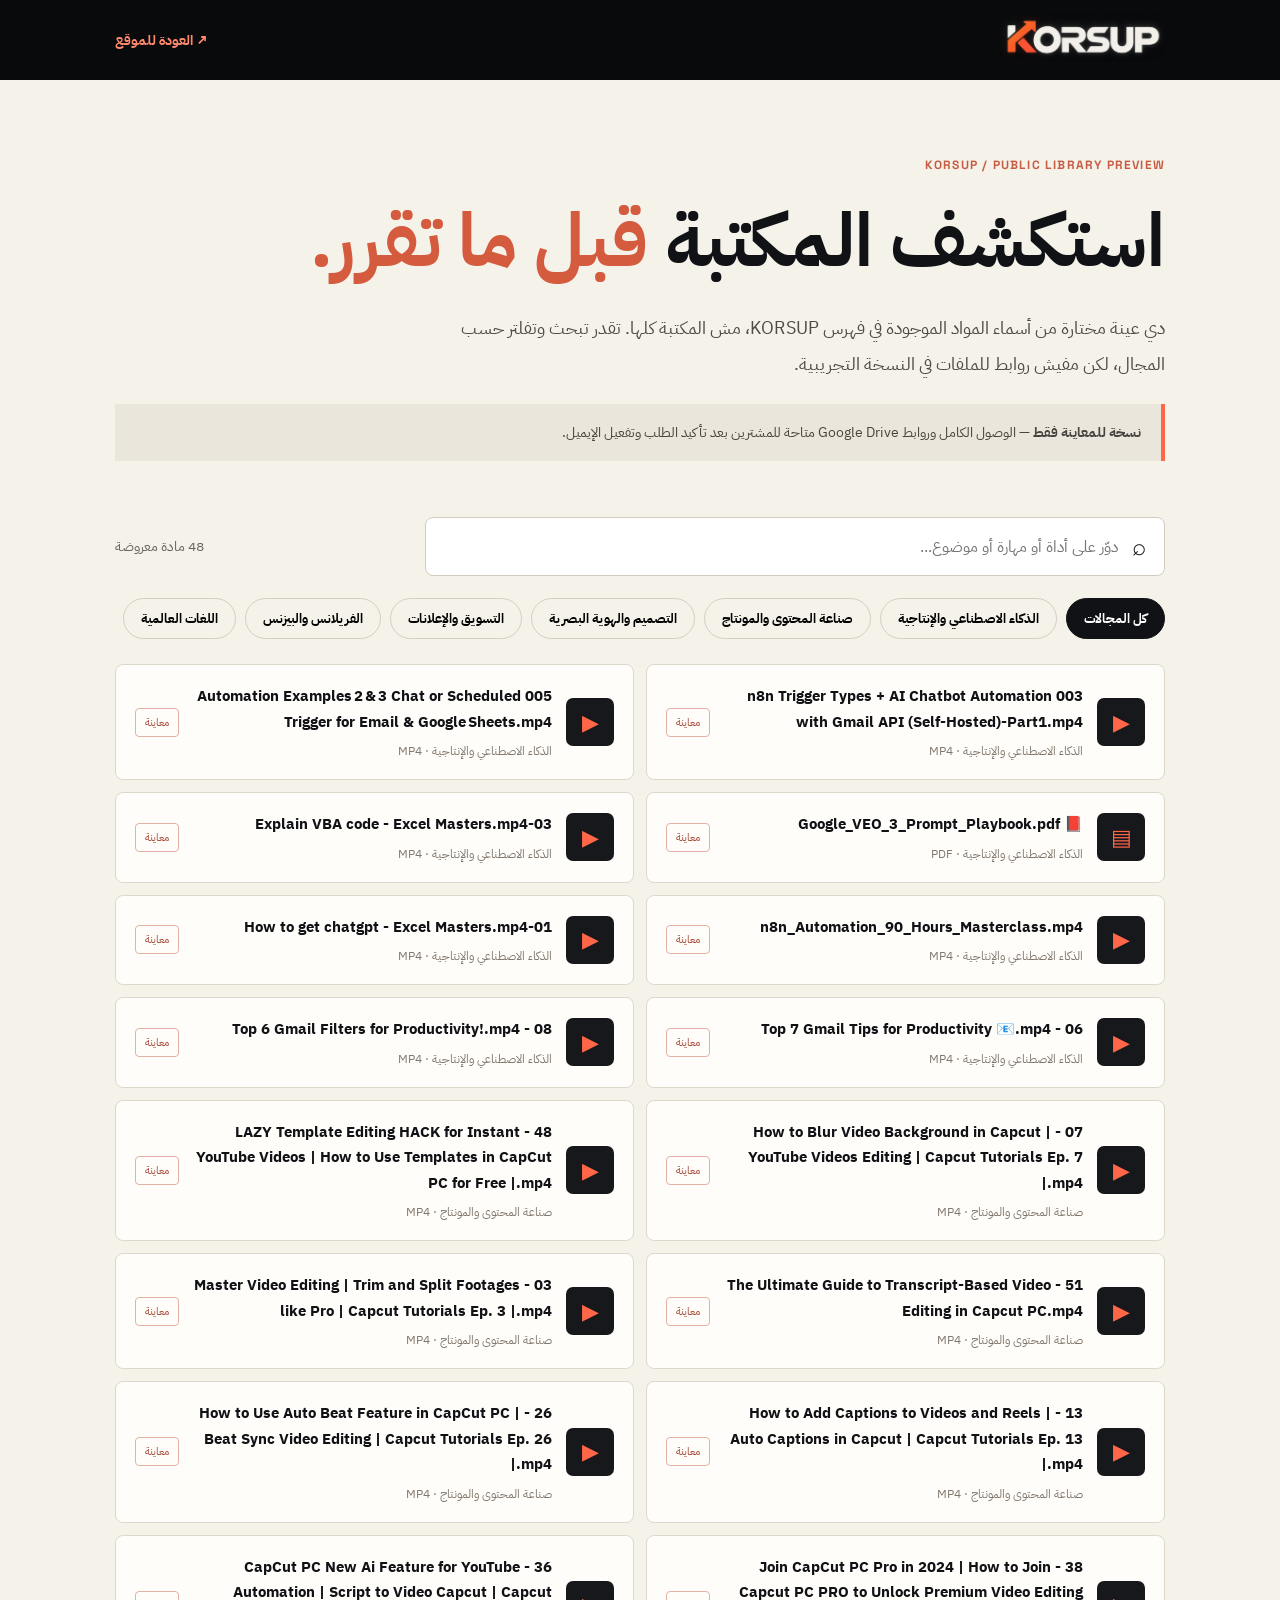
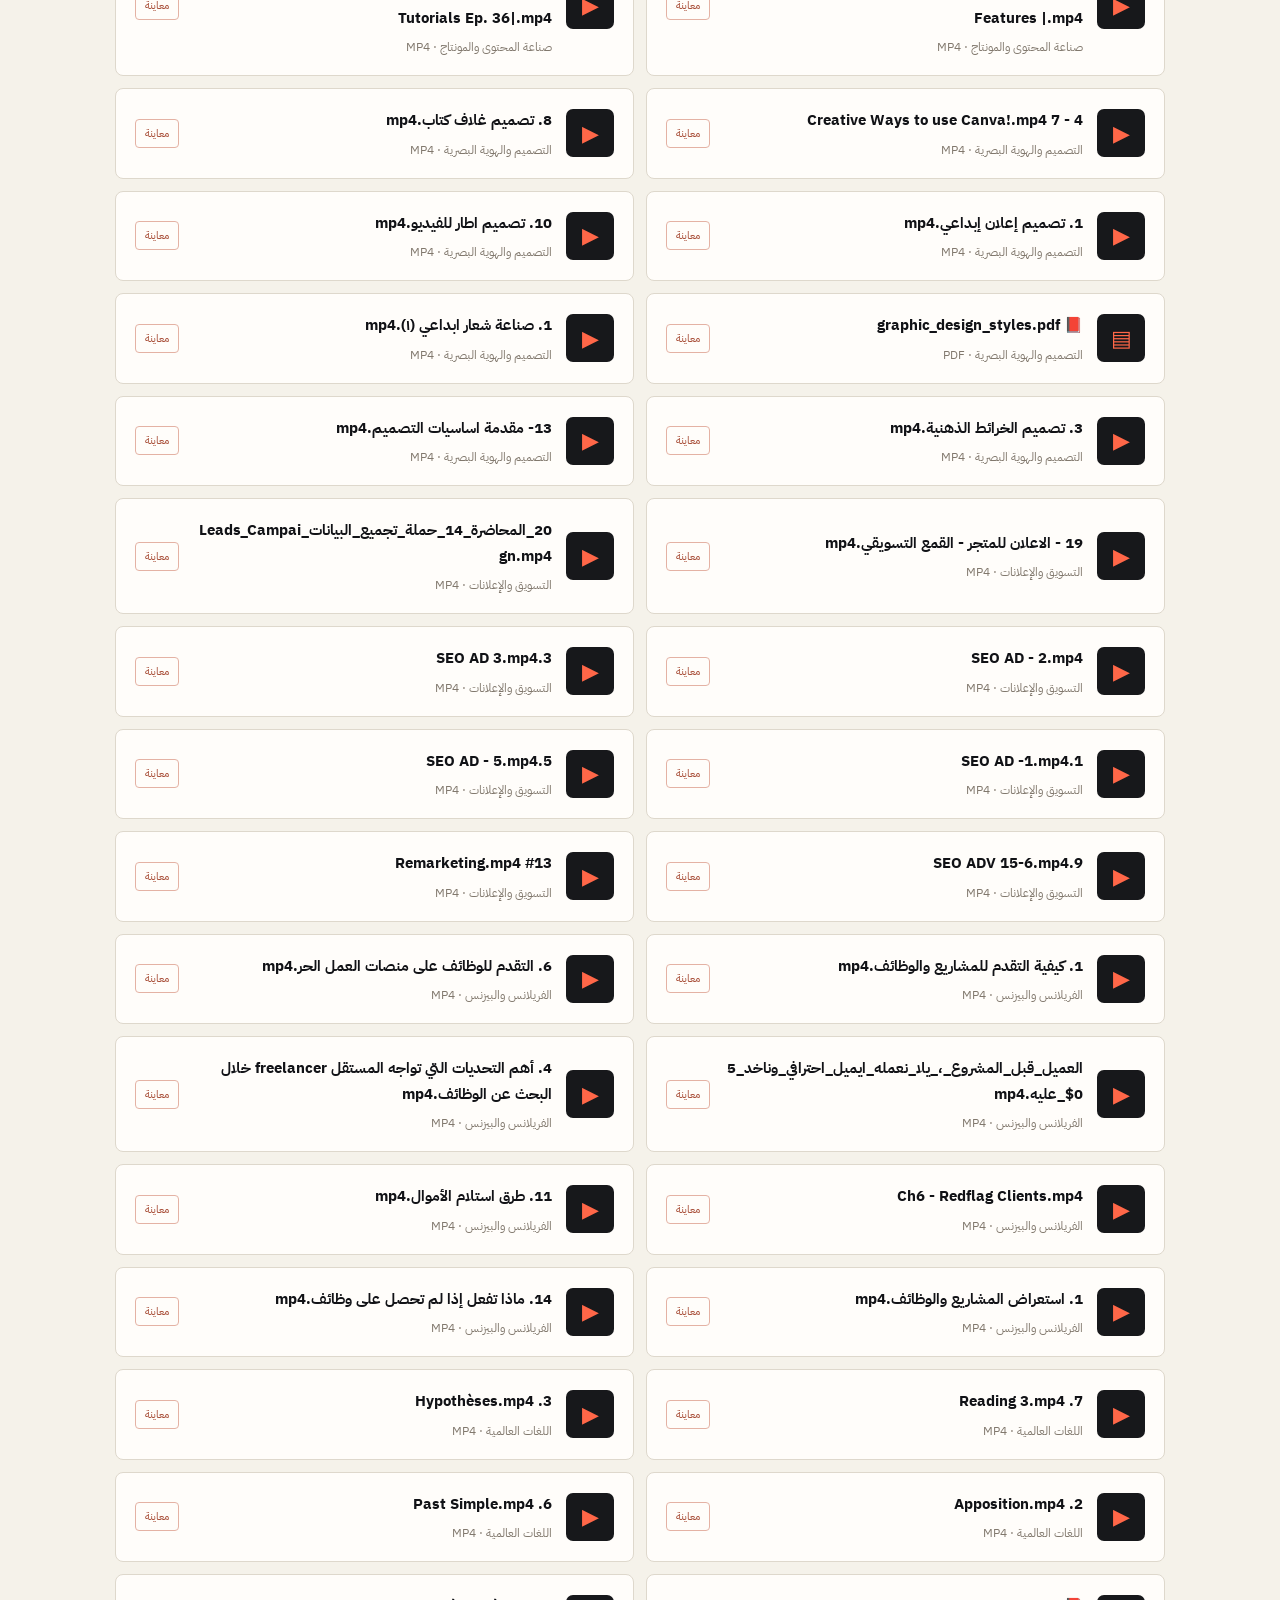
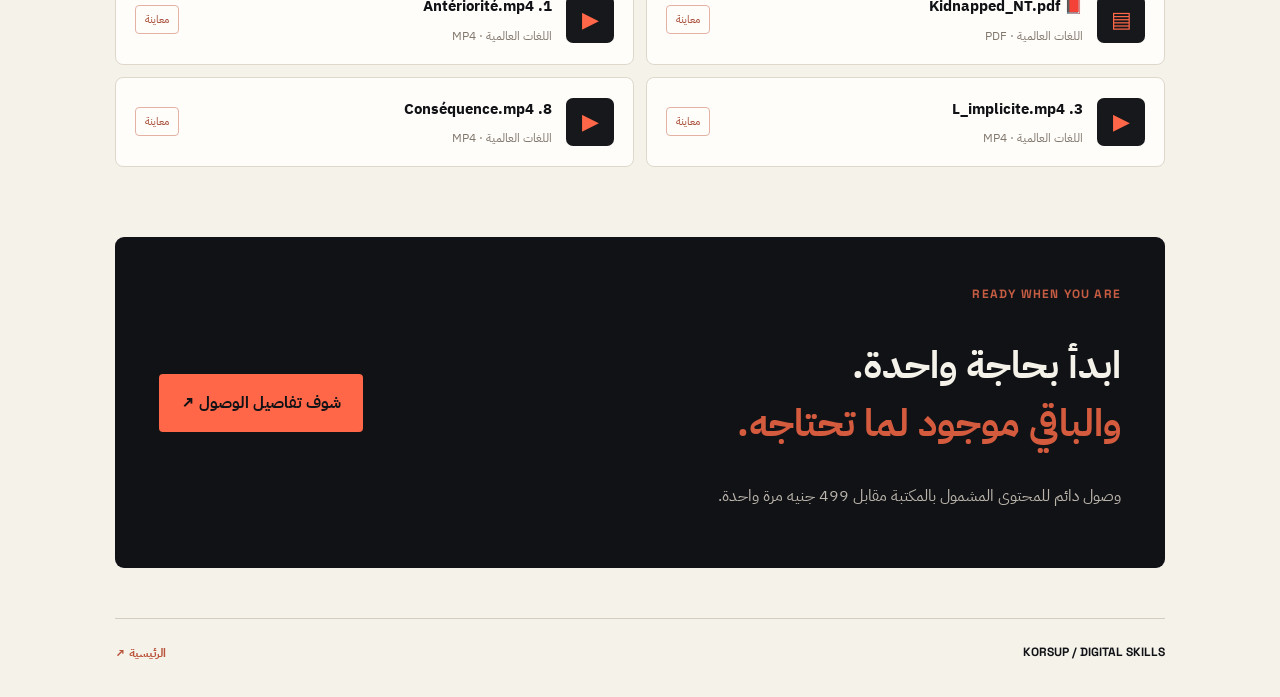
==== catalog/index.html @ d923c4ca "Add files via upload" ====
<!doctype html><html lang="ar" dir="rtl"><head><meta charset="utf-8"><meta name="viewport" content="width=device-width, initial-scale=1"><meta name="theme-color" content="#111216"><meta name="description" content="فهرس تجريبي من مواد مكتبة KORSUP، بدون روابط تنزيل."><title>فهرس تجريبي | KORSUP</title><link rel="icon" href="../assets/favicon.svg"><link rel="preconnect" href="https://fonts.googleapis.com"><link rel="preconnect" href="https://fonts.gstatic.com" crossorigin><link href="https://fonts.googleapis.com/css2?family=IBM+Plex+Sans+Arabic:wght@400;500;600;700&family=Space+Grotesk:wght@400;500;600;700&display=swap" rel="stylesheet"><link rel="stylesheet" href="catalog.css"></head><body><header class="head"><div class="wrap nav"><a href="../" aria-label="الصفحة الرئيسية"><img class="logo" src="../assets/korsup-logo-transparent.png" alt="KORSUP"></a><a class="nav-return" href="../">↗ العودة للموقع</a></div></header><main class="wrap"><div class="intro"><span class="label">KORSUP / PUBLIC LIBRARY PREVIEW</span><h1>استكشف المكتبة <em>قبل ما تقرر.</em></h1><p>دي عينة مختارة من أسماء المواد الموجودة في فهرس KORSUP، مش المكتبة كلها. تقدر تبحث وتفلتر حسب المجال، لكن مفيش روابط للملفات في النسخة التجريبية.</p><div class="notice"><b>نسخة للمعاينة فقط</b> — الوصول الكامل وروابط Google Drive متاحة للمشترين بعد تأكيد الطلب وتفعيل الإيميل.</div></div><div class="tools"><label for="search">⌕ <input type="search" id="search" placeholder="دوّر على أداة أو مهارة أو موضوع..." autocomplete="off"></label><span id="count" aria-live="polite"></span></div><div id="filters" class="filters" aria-label="تصفية المجالات"></div><div id="results" class="results"></div><div id="empty" class="empty" hidden>مفيش نتيجة. جرّب كلمة تانية أو اختار كل المجالات.</div><section class="end"><div><span class="label">READY WHEN YOU ARE</span><h2>ابدأ بحاجة واحدة.<br><em>والباقي موجود لما تحتاجه.</em></h2><p>وصول دائم للمحتوى المشمول بالمكتبة مقابل 499 جنيه مرة واحدة.</p></div><a class="cta" href="../#access">شوف تفاصيل الوصول ↗</a></section></main><footer class="wrap footer">KORSUP / DIGITAL SKILLS <a href="../">الرئيسية ↗</a></footer><script src="catalog.js" defer></script></body></html>
---- catalog/catalog.css ----
*{box-sizing:border-box}html{scroll-behavior:smooth}body{margin:0;background:#f5f2ea;color:#111216;font:16px 'IBM Plex Sans Arabic',Tahoma,Arial,sans-serif}a{text-decoration:none;color:inherit}button,input{font:inherit}.wrap{width:min(1050px,calc(100% - 42px));margin:auto}.head{background:#090a0c}.nav{min-height:80px;display:flex;align-items:center;justify-content:space-between;gap:16px}.logo{width:165px;height:62px;object-fit:contain}.nav-return{color:#ff886d;font-size:14px;font-weight:700}.intro{padding:72px 0 36px}.label{font:700 12px 'Space Grotesk',Arial,sans-serif;color:#c65d43;letter-spacing:.1em}.intro h1{font-size:clamp(39px,6vw,74px);line-height:1.35;margin:16px 0}.intro h1 em,.end h2 em{font-style:normal;color:#d55b3e}.intro>p{font-size:18px;line-height:2;max-width:750px;color:#4d4b47}.notice{border-right:4px solid #ff6748;padding:16px 20px;background:#ebe6dc;color:#48443f;font-size:14px;line-height:1.8;margin-top:22px}.tools{display:flex;align-items:center;justify-content:space-between;gap:16px;margin:20px 0}.tools label{display:flex;align-items:center;gap:12px;background:#fff;border:1px solid #d2ccc0;padding:0 18px;flex:1;border-radius:8px;max-width:740px;font-size:24px}.tools input{min-height:57px;border:0;outline:0;width:100%;background:transparent;font-size:16px;direction:rtl}.tools span{color:#69635e;font-size:14px;white-space:nowrap}.filters{display:flex;gap:9px;flex-wrap:wrap;margin:22px 0 25px}.filters button{border:1px solid #d4cec3;background:transparent;border-radius:40px;padding:10px 17px;cursor:pointer;font-size:13px;font-weight:700}.filters button.active,.filters button:hover{background:#111216;color:#fff;border-color:#111216}.results{display:grid;grid-template-columns:repeat(2,minmax(0,1fr));gap:12px}.item{background:#fffdfa;border:1px solid #ded8cc;border-radius:8px;padding:19px;display:flex;align-items:center;gap:14px;min-width:0}.item-icon{width:48px;height:48px;display:grid;place-items:center;background:#17181b;color:#ff6748;border-radius:7px;font-size:22px;flex:0 0 auto}.item-body{flex:1;min-width:0}.item h2{font-size:15px;line-height:1.7;overflow-wrap:anywhere;margin:0 0 7px}.item p{font-size:12px;color:#81786d;margin:0}.preview-tag{font-size:11px;color:#a84e38;border:1px solid #e4b2a4;padding:5px 9px;border-radius:4px;white-space:nowrap}.empty{padding:40px;text-align:center}.end{display:flex;justify-content:space-between;align-items:center;gap:25px;margin:70px 0 50px;padding:44px;background:#111216;color:#f5f2ea;border-radius:9px}.end h2{font-size:clamp(27px,3vw,42px);line-height:1.5}.end p{color:#bbb5ac}.cta{display:inline-flex;background:#ff6748;color:#111216;padding:17px 22px;font-weight:700;white-space:nowrap;border-radius:4px}.footer{border-top:1px solid #d4cdc0;padding:25px 0 35px;display:flex;justify-content:space-between;font:700 12px 'Space Grotesk',Arial,sans-serif}.footer a{font-family:'IBM Plex Sans Arabic',sans-serif;color:#b9543b}@media(max-width:760px){.results{grid-template-columns:1fr}.end{display:block;padding:30px}.end .cta{margin-top:15px}.intro{padding-top:47px}.tools{flex-direction:column;align-items:stretch}.tools span{align-self:flex-start}.item{padding:13px}.item h2{font-size:14px}.item-icon{width:41px;height:41px}.preview-tag{font-size:10px}}@media(max-width:410px){.wrap{width:calc(100% - 28px)}.nav{min-height:68px}.logo{width:130px}.item{gap:8px}.item-icon{width:35px;height:35px}.preview-tag{padding:4px 5px}}
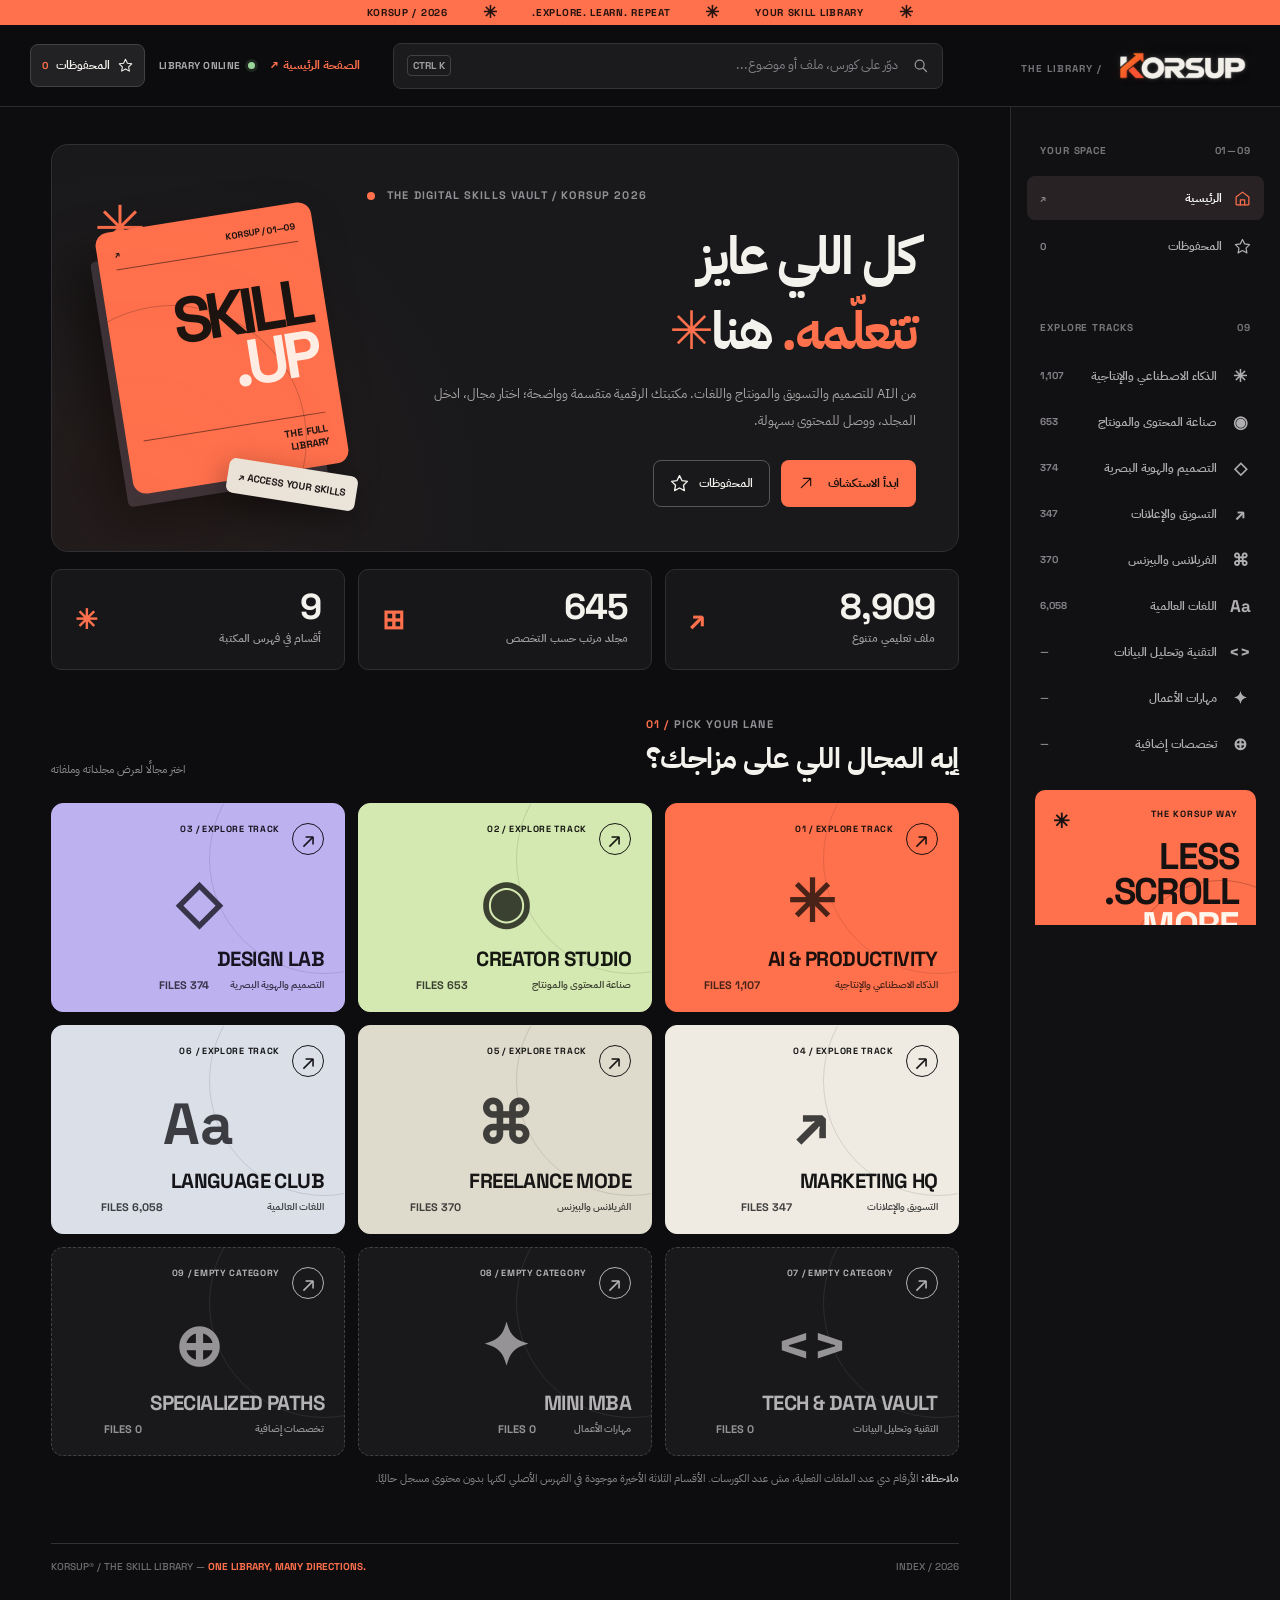
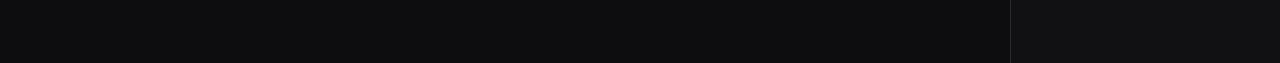
==== commit 4e0ed615: "Add files via upload" ====
--- a/catalog/index.html
+++ b/catalog/index.html
@@ -1 +1,62 @@
-<!doctype html><html lang="ar" dir="rtl"><head><meta charset="utf-8"><meta name="viewport" content="width=device-width, initial-scale=1"><meta name="theme-color" content="#111216"><meta name="description" content="فهرس تجريبي من مواد مكتبة KORSUP، بدون روابط تنزيل."><title>فهرس تجريبي | KORSUP</title><link rel="icon" href="../assets/favicon.svg"><link rel="preconnect" href="https://fonts.googleapis.com"><link rel="preconnect" href="https://fonts.gstatic.com" crossorigin><link href="https://fonts.googleapis.com/css2?family=IBM+Plex+Sans+Arabic:wght@400;500;600;700&family=Space+Grotesk:wght@400;500;600;700&display=swap" rel="stylesheet"><link rel="stylesheet" href="catalog.css"></head><body><header class="head"><div class="wrap nav"><a href="../" aria-label="الصفحة الرئيسية"><img class="logo" src="../assets/korsup-logo-transparent.png" alt="KORSUP"></a><a class="nav-return" href="../">↗ العودة للموقع</a></div></header><main class="wrap"><div class="intro"><span class="label">KORSUP / PUBLIC LIBRARY PREVIEW</span><h1>استكشف المكتبة <em>قبل ما تقرر.</em></h1><p>دي عينة مختارة من أسماء المواد الموجودة في فهرس KORSUP، مش المكتبة كلها. تقدر تبحث وتفلتر حسب المجال، لكن مفيش روابط للملفات في النسخة التجريبية.</p><div class="notice"><b>نسخة للمعاينة فقط</b> — الوصول الكامل وروابط Google Drive متاحة للمشترين بعد تأكيد الطلب وتفعيل الإيميل.</div></div><div class="tools"><label for="search">⌕ <input type="search" id="search" placeholder="دوّر على أداة أو مهارة أو موضوع..." autocomplete="off"></label><span id="count" aria-live="polite"></span></div><div id="filters" class="filters" aria-label="تصفية المجالات"></div><div id="results" class="results"></div><div id="empty" class="empty" hidden>مفيش نتيجة. جرّب كلمة تانية أو اختار كل المجالات.</div><section class="end"><div><span class="label">READY WHEN YOU ARE</span><h2>ابدأ بحاجة واحدة.<br><em>والباقي موجود لما تحتاجه.</em></h2><p>وصول دائم للمحتوى المشمول بالمكتبة مقابل 499 جنيه مرة واحدة.</p></div><a class="cta" href="../#access">شوف تفاصيل الوصول ↗</a></section></main><footer class="wrap footer">KORSUP / DIGITAL SKILLS <a href="../">الرئيسية ↗</a></footer><script src="catalog.js" defer></script></body></html>+<!DOCTYPE html>
+
+<html dir="rtl" lang="ar">
+<head>
+<meta charset="utf-8"/><meta content="width=device-width, initial-scale=1, viewport-fit=cover" name="viewport"/><meta content="#0d0d0f" name="theme-color"/>
+<meta content="KORSUP Library — اكتشف آلاف الملفات التعليمية في الذكاء الاصطناعي، التصميم، التسويق، صناعة المحتوى، الفريلانس واللغات." name="description"/>
+<title>KORSUP® / THE SKILL LIBRARY</title>
+<link href="https://fonts.googleapis.com" rel="preconnect"/><link crossorigin="" href="https://fonts.gstatic.com" rel="preconnect"/>
+<link href="https://fonts.googleapis.com/css2?family=IBM+Plex+Sans+Arabic:wght@400;500;600;700&amp;family=Space+Grotesk:wght@400;500;600;700&amp;display=swap" rel="stylesheet"/>
+<link href="styles.css" rel="stylesheet"/>
+<script defer="" src="library-data.js"></script><script defer="" src="app.js"></script>
+</head>
+<body>
+<svg aria-hidden="true" style="position:absolute;width:0;height:0;overflow:hidden" xmlns="http://www.w3.org/2000/svg">
+<symbol id="i-search" viewbox="0 0 24 24"><circle cx="10.8" cy="10.8" r="6.3"></circle><path d="m15.5 15.5 5 5"></path></symbol>
+<symbol id="i-home" viewbox="0 0 24 24"><path d="m3 10 9-7 9 7v10a1 1 0 0 1-1 1H4a1 1 0 0 1-1-1z"></path><path d="M9 21v-7h6v7"></path></symbol>
+<symbol id="i-grid" viewbox="0 0 24 24"><rect height="7" rx="1.5" width="7" x="3" y="3"></rect><rect height="7" rx="1.5" width="7" x="14" y="3"></rect><rect height="7" rx="1.5" width="7" x="3" y="14"></rect><rect height="7" rx="1.5" width="7" x="14" y="14"></rect></symbol>
+<symbol id="i-list" viewbox="0 0 24 24"><path d="M9 6h12M9 12h12M9 18h12"></path><path d="M3.5 6h.1M3.5 12h.1M3.5 18h.1" stroke-linecap="round" stroke-width="3"></path></symbol>
+<symbol id="i-folder" viewbox="0 0 24 24"><path d="M3 7V5a2 2 0 0 1 2-2h5l2 3h7a2 2 0 0 1 2 2v11a2 2 0 0 1-2 2H5a2 2 0 0 1-2-2z"></path></symbol>
+<symbol id="i-video" viewbox="0 0 24 24"><rect height="14" rx="3" width="18" x="3" y="5"></rect><path d="m10 9 5 3-5 3z"></path></symbol>
+<symbol id="i-headphones" viewbox="0 0 24 24"><path d="M3 14v-2a9 9 0 0 1 18 0v2"></path><rect height="8" rx="2" width="5" x="3" y="13"></rect><rect height="8" rx="2" width="5" x="16" y="13"></rect></symbol>
+<symbol id="i-image" viewbox="0 0 24 24"><rect height="18" rx="3" width="18" x="3" y="3"></rect><circle cx="9" cy="9" r="2"></circle><path d="m4 18 6-6 3 3 3-3 4 5"></path></symbol>
+<symbol id="i-file" viewbox="0 0 24 24"><path d="M6 2h8l5 5v14a1 1 0 0 1-1 1H6a1 1 0 0 1-1-1V3a1 1 0 0 1 1-1z"></path><path d="M14 2v6h5M9 13h6M9 17h6"></path></symbol>
+<symbol id="i-star" viewbox="0 0 24 24"><path d="m12 2 3.1 6.3 6.9 1-5 4.9 1.2 6.8L12 17.7 5.8 21l1.2-6.8-5-4.9 6.9-1z"></path></symbol>
+<symbol id="i-copy" viewbox="0 0 24 24"><rect height="13" rx="2" width="13" x="8" y="8"></rect><path d="M16 8V5a2 2 0 0 0-2-2H5a2 2 0 0 0-2 2v9a2 2 0 0 0 2 2h3"></path></symbol>
+<symbol id="i-arrow" viewbox="0 0 24 24"><path d="M5 19 19 5M8 5h11v11"></path></symbol>
+<symbol id="i-chevron" viewbox="0 0 24 24"><path d="m9 5 7 7-7 7"></path></symbol>
+<symbol id="i-x" viewbox="0 0 24 24"><path d="m5 5 14 14M19 5 5 19"></path></symbol>
+<symbol id="i-menu" viewbox="0 0 24 24"><path d="M3 7h18M3 12h18M3 17h18"></path></symbol>
+<symbol id="i-clock" viewbox="0 0 24 24"><circle cx="12" cy="12" r="9"></circle><path d="M12 7v6l4 2"></path></symbol>
+<symbol id="i-spark" viewbox="0 0 24 24"><path d="m12 2 2.5 7.5L22 12l-7.5 2.5L12 22l-2.5-7.5L2 12l7.5-2.5z"></path></symbol>
+</svg>
+<a class="skip-link" href="#pageView">انتقل للمحتوى</a>
+<div class="top-ticker"><span>✳</span> YOUR SKILL LIBRARY <span>✳</span> EXPLORE. LEARN. REPEAT. <span>✳</span> KORSUP / 2026</div>
+<header class="topbar">
+<div class="brand-wrap"><button aria-expanded="false" aria-label="افتح قائمة المجالات" class="menu-button icon-button" id="sidebarToggle" type="button"><svg><use href="#i-menu"></use></svg></button><a class="brand" href="#home"><img alt="KORSUP" class="member-logo" src="korsup-logo-transparent.png"/></a><span class="brand-sub">/ THE LIBRARY</span></div>
+<label class="global-search" for="searchBox"><svg><use href="#i-search"></use></svg><input aria-label="بحث في المكتبة" autocomplete="off" id="searchBox" placeholder="دوّر على كورس، ملف أو موضوع..." type="search"/><kbd dir="ltr">CTRL K</kbd></label>
+<div class="top-actions"><a class="member-back" href="https://korsup.shop/">الصفحة الرئيسية ↗</a><span class="top-chip"><i></i> LIBRARY ONLINE</span><button aria-label="بحث" class="icon-button search-button" id="searchFocus" type="button"><svg><use href="#i-search"></use></svg></button><button class="saved-button" data-go="saved" type="button"><svg><use href="#i-star"></use></svg><span>المحفوظات</span><b id="savedCount">0</b></button></div>
+</header>
+<div class="layout">
+<div class="sidebar-shade" hidden="" id="sidebarShade"></div>
+<aside aria-label="أقسام المكتبة" class="sidebar" id="sidebar">
+<div class="sidebar-inner">
+<div class="side-heading"><span>YOUR SPACE</span><span>01—09</span></div>
+<button class="side-item active" data-go="home" type="button"><svg><use href="#i-home"></use></svg><span>الرئيسية</span><span class="side-count">↗</span></button>
+<button class="side-item" data-go="saved" type="button"><svg><use href="#i-star"></use></svg><span>المحفوظات</span><span class="side-count" id="sideSavedCount">0</span></button>
+<div class="side-separator"></div><div class="side-heading"><span>EXPLORE TRACKS</span><span>09</span></div>
+<div class="side-categories" id="sideCategories"></div>
+<div class="sidebar-spacer"></div>
+<div class="side-poster"><div class="poster-top"><span>THE KORSUP WAY</span><b>✳</b></div><strong>LESS<br/>SCROLL.<br/><em>MORE<br/>SKILL.</em></strong><small>ONE LIBRARY. MANY DIRECTIONS.</small></div>
+<div class="side-footer">© KORSUP <span id="year">2026</span> <span>V1 / LIBRARY</span></div>
+</div>
+</aside>
+<main class="main-content" id="pageView" tabindex="-1">
+<div class="loading-screen"><span class="load-icon">✳</span><h2>بنرتب مكتبتك...</h2><p>جاري تجهيز المحتوى.</p></div>
+</main>
+</div>
+<div aria-live="polite" class="toast" id="toast" role="status"></div>
+<nav aria-label="تنقل سريع" class="mobile-bottom"><button data-go="home" type="button"><svg><use href="#i-home"></use></svg><span>الرئيسية</span></button><button id="mobileExplore" type="button"><svg><use href="#i-grid"></use></svg><span>المجالات</span></button><button id="mobileSearch" type="button"><svg><use href="#i-search"></use></svg><span>البحث</span></button><button data-go="saved" type="button"><svg><use href="#i-star"></use></svg><span>المحفوظات</span></button></nav>
+<noscript><div class="noscript">لتصفح الملفات والمجلدات، يرجى تفعيل JavaScript في المتصفح.</div></noscript>
+</body>
+</html>
--- a/catalog/styles.css
+++ b/catalog/styles.css
@@ -0,0 +1,26 @@
+:root{--bg:#0d0d0f;--panel:#151517;--panel2:#1c1c1f;--stroke:#2b2b2f;--subtle:#89898d;--text:#f4f2ec;--orange:#ff704c;--light:#eae7dd;--lime:#d5ed9c;--lav:#bcaefa;--font-ar:'IBM Plex Sans Arabic',system-ui,sans-serif;--font-en:'Space Grotesk',sans-serif}
+*,*::before,*::after{box-sizing:border-box}html{scroll-behavior:smooth}body{margin:0;background:var(--bg);color:var(--text);font:400 14px/1.7 var(--font-ar);-webkit-font-smoothing:antialiased}a{color:inherit;text-decoration:none}button,input,select{font:inherit}button{cursor:pointer}button:focus-visible,a:focus-visible,input:focus-visible,select:focus-visible{outline:2px solid var(--orange);outline-offset:3px}button{color:inherit}svg{width:19px;height:19px;stroke:currentColor;fill:none;stroke-width:1.7;stroke-linecap:round;stroke-linejoin:round;flex-shrink:0}::selection{background:var(--orange);color:#111}h1,h2,h3,p{margin-top:0}.skip-link{position:fixed;z-index:999;right:10px;top:-100px;background:var(--orange);color:#111;padding:12px}.skip-link:focus{top:12px}
+.top-ticker{height:25px;background:var(--orange);color:#24130e;display:flex;gap:35px;align-items:center;justify-content:center;font:700 10px/1 var(--font-en);letter-spacing:.7px;white-space:nowrap;overflow:hidden}.top-ticker span{font-size:17px}.topbar{position:sticky;top:0;z-index:100;display:flex;align-items:center;justify-content:space-between;gap:20px;height:82px;padding:0 30px;background:rgba(13,13,15,.95);backdrop-filter:blur(18px);border-bottom:1px solid var(--stroke)}.brand-wrap,.brand{display:flex;align-items:center;gap:12px}.brand-wrap{min-width:275px}.brand-mark{background:var(--orange);color:#111;font:700 29px/.9 var(--font-en);letter-spacing:-2px;display:grid;place-items:center;width:42px;height:42px;border-radius:12px;transform:rotate(-7deg)}.brand-mark span{margin-left:-4px}.brand-text{font:700 25px/.9 var(--font-en);letter-spacing:-1.3px}.brand-text sup{font:700 9px var(--font-en);vertical-align:top;margin-left:3px}.brand-sub{font:700 10px var(--font-en);letter-spacing:1px;color:#747478;margin-top:6px;white-space:nowrap}.global-search{height:46px;display:flex;align-items:center;gap:12px;border:1px solid #333237;background:#1b1b1e;border-radius:8px;padding:0 13px;flex:1;max-width:550px;transition:border .2s}.global-search:focus-within{border-color:var(--orange)}.global-search svg{color:#9c9a9a;width:17px;height:17px}.global-search input{background:transparent;color:var(--text);outline:none;border:0;width:100%;min-width:0;direction:rtl;font-size:13px}.global-search input::placeholder{color:#848387}.global-search input::-webkit-search-cancel-button{cursor:pointer}.global-search kbd{font:700 10px var(--font-en);color:#9e9da0;border:1px solid #424044;border-radius:4px;padding:3px 5px;white-space:nowrap}.top-actions{display:flex;align-items:center;gap:14px}.top-chip{font:700 10px var(--font-en);letter-spacing:.3px;display:flex;align-items:center;gap:8px;color:#aaa8aa;white-space:nowrap}.top-chip i{width:7px;height:7px;background:#9ad59a;border-radius:100%;box-shadow:0 0 0 3px rgba(154,213,154,.12)}.saved-button{border:1px solid #434144;border-radius:8px;background:#222124;display:flex;gap:8px;align-items:center;height:43px;padding:0 11px;font-size:12px;font-weight:600}.saved-button:hover{border-color:var(--orange)}.saved-button svg{height:15px;width:15px}.saved-button b{font:700 10px var(--font-en);color:var(--orange)}.icon-button{border:0;background:transparent;display:grid;place-items:center;width:39px;height:39px}.menu-button,.search-button{display:none}
+.layout{display:grid;grid-template-columns:270px minmax(0,1fr);min-height:calc(100vh - 107px)}.sidebar{border-left:1px solid var(--stroke);background:#111113;min-width:0}.sidebar-inner{padding:27px 16px 20px;position:sticky;top:82px;display:flex;flex-direction:column;gap:4px;max-height:calc(100dvh - 82px);overflow-y:auto;scrollbar-width:thin;scrollbar-color:#414145 transparent}.side-heading{display:flex;justify-content:space-between;padding:10px 13px 15px;color:#77767a;font:700 10px var(--font-en);letter-spacing:.9px;direction:ltr}.side-item{border:0;border-radius:8px;padding:12px 13px;text-align:right;display:flex;align-items:center;gap:12px;background:none;width:100%;color:#b0aeb1;transition:background .2s,color .2s;font-size:12px;font-weight:600}.side-item svg{height:17px;width:17px}.side-item:hover,.side-item.active{background:#292225;color:#fff}.side-item.active svg,.side-item.active .side-icon{color:var(--orange)}.side-item>span:nth-child(2){flex:1}.side-count{font:700 10px var(--font-en);color:#848188}.side-icon{width:22px;text-align:center;display:inline-grid;place-items:center;font:700 17px var(--font-en);flex-shrink:0}.side-separator{height:1px;background:var(--stroke);margin:19px 10px 15px}.sidebar-spacer{height:20px}.side-poster{background:var(--orange);min-height:225px;border-radius:10px;color:#161211;padding:18px;display:flex;flex-direction:column;justify-content:space-between;overflow:hidden;position:relative;margin:15px 8px 16px}.side-poster::before{content:'';position:absolute;width:190px;height:190px;border:1px solid rgba(0,0,0,.22);border-radius:50%;bottom:-55px;right:-60px}.poster-top{font:700 9px var(--font-en);display:flex;justify-content:space-between;letter-spacing:1px}.poster-top b{font-size:20px}.side-poster strong{font:700 37px/.93 var(--font-en);letter-spacing:-1.6px;position:relative;z-index:1}.side-poster em{color:#fff7ed;font-style:normal}.side-poster small{font:700 9px var(--font-en);letter-spacing:.3px}.side-footer{color:#67666b;font:600 10px var(--font-en);display:flex;justify-content:space-between;margin:4px 13px}
+.main-content{min-width:0;padding:37px clamp(22px,4vw,64px) 90px}.loading-screen{min-height:60vh;display:grid;align-content:center;justify-items:center;text-align:center;color:#929094}.load-icon{font-size:55px;color:var(--orange);animation:rotate 15s linear infinite}.loading-screen h2{margin:12px 0 4px;color:var(--text)}.loading-screen p{font-size:12px}
+.small-label{font:700 11px/1.2 var(--font-en);letter-spacing:1.15px;color:#929094;direction:ltr}.small-label .orange{color:var(--orange)}.home-hero{background:#19191b;border:1px solid #303034;min-height:371px;border-radius:17px;overflow:hidden;position:relative;padding:44px 42px;display:grid;grid-template-columns:minmax(0,1fr) 255px;gap:18px}.home-hero::after{content:'';position:absolute;left:0;top:0;bottom:0;width:65%;background:radial-gradient(circle at 15% 90%,rgba(255,112,76,.06),transparent 60%);pointer-events:none}.hero-inner{z-index:1}.hero-intro{display:flex;align-items:center;gap:12px}.hero-intro:before{content:'';width:8px;height:8px;background:var(--orange);border-radius:50%}.home-hero h1{font-size:clamp(39px,4.15vw,72px);line-height:1.4;font-weight:700;letter-spacing:-2.5px;margin:17px 0 13px}.home-hero h1 em{color:var(--orange);font-style:normal}.home-hero p{color:#a6a3a3;max-width:520px;font-size:13px;line-height:2.05;margin-bottom:26px}.hero-buttons{display:flex;gap:11px;flex-wrap:wrap}.cta{background:var(--orange);border:0;color:#19100c;padding:12px 17px;border-radius:8px;display:inline-flex;align-items:center;gap:14px;font-weight:700;font-size:12px;transition:transform .2s,background .2s}.cta svg{width:16px;height:16px}.cta:hover{transform:translateY(-2px);background:#ff8c70}.ghost-button{border:1px solid #585558;background:transparent;color:var(--text);border-radius:8px;padding:12px 16px;display:inline-flex;align-items:center;gap:10px;font-weight:600;font-size:12px}.ghost-button:hover{border-color:var(--orange)}.hero-art{position:relative;align-self:stretch;min-width:0;display:grid;place-items:center}.pack-box{width:218px;height:264px;background:var(--orange);border-radius:13px;transform:rotate(-9deg);color:#17120f;box-shadow:-16px 19px 0 -8px #363036,-27px 28px 50px rgba(0,0,0,.5);padding:17px;display:flex;flex-direction:column;justify-content:space-between;overflow:hidden;position:relative}.pack-box::before{content:'';position:absolute;width:270px;height:270px;border:1px solid rgba(0,0,0,.2);border-radius:50%;left:-90px;top:80px}.pack-header{font:700 9px var(--font-en);border-bottom:1px solid rgba(0,0,0,.5);padding-bottom:9px;display:flex;justify-content:space-between}.pack-box strong{font:700 64px/.82 var(--font-en);letter-spacing:-6px;position:relative}.pack-box strong span{color:#fff0e7}.pack-footer{font:700 10px var(--font-en);border-top:1px solid rgba(0,0,0,.5);padding-top:9px}.hero-spark{position:absolute;font:400 62px var(--font-en);top:0;left:0;color:var(--orange);animation:rotate 25s linear infinite}.hero-tag{position:absolute;background:var(--light);color:#171315;transform:rotate(9deg);padding:11px;border-radius:7px;bottom:5px;right:-8px;font:700 10px var(--font-en);box-shadow:0 10px 30px rgba(0,0,0,.4)}.stats-row{display:grid;grid-template-columns:repeat(3,minmax(0,1fr));gap:13px;margin-top:17px}.stat-card{display:flex;align-items:center;justify-content:space-between;gap:14px;border:1px solid #2f2f31;background:#171719;border-radius:10px;padding:19px 23px}.stat-card strong{font:700 clamp(25px,3vw,36px)/1 var(--font-en);letter-spacing:-1px;white-space:nowrap}.stat-card small{font-size:11px;color:#a19da0;font-weight:600}.stat-mark{font:700 27px var(--font-en);color:var(--orange)}.section-title-bar{display:flex;justify-content:space-between;align-items:end;gap:14px;margin:48px 0 23px}.section-title-bar h2{font-size:29px;line-height:1.4;letter-spacing:-.5px;margin:8px 0 0}.section-note{font-size:11px;color:#8f8d90}.section-title-bar .section-badge{display:flex;align-items:center;gap:5px;font:700 10px var(--font-en);letter-spacing:.4px;color:var(--orange)}
+.category-grid{display:grid;grid-template-columns:repeat(3,minmax(0,1fr));gap:13px}.category-card{border:1px solid #323134;background:#1c1b1d;min-height:209px;padding:19px 20px;text-align:start;border-radius:12px;display:flex;flex-direction:column;justify-content:space-between;gap:9px;position:relative;isolation:isolate;overflow:hidden;transition:transform .2s,border-color .2s}.category-card:hover{transform:translateY(-4px);border-color:#666267}.category-card:nth-child(1){background:#ff704c;border-color:#ff704c;color:#1d100c}.category-card:nth-child(2){background:#d4e8b1;border-color:#d4e8b1;color:#151711}.category-card:nth-child(3){background:#bdb1f0;border-color:#bdb1f0;color:#16141f}.category-card:nth-child(4){background:#efebe2;border-color:#efebe2;color:#151515}.category-card:nth-child(5){background:#dedbcd;border-color:#dedbcd;color:#181716}.category-card:nth-child(6){background:#dbe0e8;border-color:#dbe0e8;color:#151519}.category-card.empty{background:#19191b;border:1px dashed #404046;color:#b4b2b5}.category-card::after{content:'';position:absolute;width:230px;height:230px;border:1px solid currentColor;opacity:.12;border-radius:50%;top:-60px;right:-95px;z-index:-1}.cat-top{display:flex;justify-content:space-between;align-items:start;gap:12px;direction:ltr}.cat-top small{font:700 9px var(--font-en);letter-spacing:.7px}.cat-top .category-arrow{font:400 22px/1 var(--font-en);border:1px solid currentColor;border-radius:50%;width:32px;height:32px;display:grid;place-items:center}.cat-symbol{font:700 58px/.8 var(--font-en);align-self:center;opacity:.8}.cat-bottom{display:flex;justify-content:space-between;gap:8px;align-items:end}.cat-bottom h3{font:700 clamp(16px,1.6vw,22px)/1.1 var(--font-en);margin:0 0 6px;letter-spacing:-.6px;direction:ltr;text-align:right}.cat-bottom p{font:600 10px var(--font-ar);opacity:.8;line-height:1.5;margin:0}.cat-count{font:700 11px var(--font-en);white-space:nowrap;opacity:.8}.disclaimer{padding:13px 0;color:#88868b;font-size:11px;line-height:1.9}.disclaimer strong{color:#bcbab9}
+.directory-head{padding:17px 0 26px;border-bottom:1px solid #2f2f32}.breadcrumbs{display:flex;align-items:center;gap:7px;flex-wrap:wrap;margin-bottom:26px;color:#8e8c90;font-size:11px}.crumb-btn{color:inherit;background:transparent;padding:0;border:0;display:flex;align-items:center;gap:8px;text-align:right;max-width:240px}.crumb-btn:hover{color:var(--orange)}.crumb-current{color:#f0ede7;max-width:310px;white-space:nowrap;overflow:hidden;text-overflow:ellipsis}.breadcrumbs svg{height:12px;width:12px;color:#66646a}.directory-eyebrow{font:700 10px var(--font-en);color:var(--orange);letter-spacing:1px;display:flex;align-items:center;gap:9px}.directory-eyebrow span{height:7px;width:7px;background:var(--orange);border-radius:100%}.dir-title-line{display:flex;align-items:flex-start;justify-content:space-between;gap:12px;margin:12px 0 0}.dir-title-line h1{font-size:clamp(27px,3.25vw,50px);line-height:1.35;margin:0;overflow-wrap:anywhere;letter-spacing:-1px}.dir-original{font:500 11px var(--font-en);color:#848185;margin-top:8px;direction:ltr;text-align:right;overflow-wrap:anywhere}.dir-subtitle{margin:13px 0 0;color:#aba8aa;font-size:12px}.folder-header-actions{display:flex;gap:8px;align-items:center;flex-shrink:0}.quiet-action{display:flex;align-items:center;gap:9px;background:#1d1c1f;border:1px solid #3d3a40;border-radius:8px;padding:10px 12px;font-size:11px;font-weight:600;white-space:nowrap}.quiet-action:hover{border-color:var(--orange)}.quiet-action svg{height:16px;width:16px}.folder-meter{display:flex;flex-wrap:wrap;gap:8px;margin-top:22px}.meter-item{border:1px solid #373539;border-radius:7px;padding:7px 11px;font-size:11px;color:#aaa6aa}.meter-item b{color:#fff;font:700 14px var(--font-en);margin-left:6px}
+.explorer-bar{display:flex;justify-content:space-between;align-items:center;gap:14px;margin:24px 0 15px}.explorer-bar h2{font-size:19px;margin:0;line-height:1.4}.explorer-bar h2 small{display:inline-block;font:700 11px var(--font-en);color:#89878c;margin-right:8px}.explorer-actions{display:flex;gap:9px;align-items:center}.sort-select{border:1px solid #3a393d;color:#c6c3c5;background:#1b1a1d;border-radius:7px;padding:9px;font-size:11px;max-width:155px}.mode-group{display:flex;border:1px solid #3a393d;border-radius:7px;overflow:hidden}.mode-button{background:#18171a;border:0;padding:8px;display:grid;place-items:center;color:#848189}.mode-button.active{background:#343034;color:var(--orange)}.mode-button svg{width:17px;height:17px}
+.item-list{display:flex;flex-direction:column;gap:8px}.library-item{border:1px solid #303034;background:#19191b;border-radius:10px;min-height:80px;display:flex;align-items:center;gap:13px;padding:12px 14px;transition:background .2s,border .2s;min-width:0}.library-item:hover{background:#222123;border-color:#4d484c}.item-icon{display:grid;place-items:center;width:48px;height:48px;border-radius:9px;background:#2c2928;color:var(--orange);flex-shrink:0}.item-icon svg{width:22px;height:22px}.item-icon.audio{background:#2a2921;color:var(--lime)}.item-icon.image{background:#2a2733;color:var(--lav)}.item-icon.pdf{background:#302524;color:#fa9b86}.item-icon.folder{background:#332722;color:var(--orange)}.item-meta{flex:1;min-width:0}.item-name{font-weight:600;font-size:13px;line-height:1.6;overflow-wrap:anywhere;text-align:right;display:block;background:transparent;border:0;padding:0;color:#eeebeb;cursor:pointer}.item-name:hover{color:var(--orange)}.item-description{color:#868388;font-size:10px;margin:4px 0 0;line-height:1.65;display:flex;flex-wrap:wrap;align-items:center;gap:5px;overflow-wrap:anywhere}.item-description .dot{color:#5a595c}.item-extras{display:flex;align-items:center;gap:7px}.file-chip{border:1px solid #454044;border-radius:5px;padding:3px 6px;font:700 9px/1.2 var(--font-en);color:#918d91;max-width:90px;text-overflow:ellipsis;overflow:hidden}.item-open{display:flex;align-items:center;gap:7px;background:var(--orange);color:#1c100d;border:0;border-radius:7px;padding:9px 11px;font-size:11px;font-weight:700;white-space:nowrap}.item-open.external{background:#272629;color:#ebe9e8;border:1px solid #474449}.item-open:hover{filter:brightness(1.1)}.item-open svg{width:15px;height:15px}.star-action{border:1px solid #353437;background:#222125;width:35px;height:35px;border-radius:7px;display:grid;place-items:center;color:#888589;flex-shrink:0}.star-action svg{width:16px;height:16px}.star-action:hover,.star-action.is-saved{color:#ffb36f;border-color:#ac7954}.star-action.is-saved svg{fill:rgba(255,179,111,.27)}.items-grid{display:grid;grid-template-columns:repeat(3,minmax(0,1fr));gap:11px}.items-grid .library-item{align-items:stretch;min-height:197px;flex-direction:column;padding:17px}.items-grid .item-meta{width:100%}.items-grid .item-name{line-height:1.55;max-height:3.1em;overflow:hidden;display:-webkit-box;-webkit-box-orient:vertical;-webkit-line-clamp:2}.items-grid .item-icon{width:48px;height:48px}.items-grid .item-extras{margin-top:auto;width:100%}.items-grid .file-chip{margin-left:auto}.items-grid .item-open{justify-content:center;flex:1}.items-grid .star-action{order:-1}.items-grid .item-description{max-height:3.4em;overflow:hidden}
+.empty-state{border:1px dashed #494549;min-height:220px;border-radius:12px;display:flex;justify-content:center;align-items:center;flex-direction:column;text-align:center;padding:30px;color:#aaa6aa}.empty-symbol{font-size:47px;color:var(--orange)}.empty-state h3{color:#f1efea;margin:6px 0;font-size:22px}.empty-state p{font-size:12px;margin:0 0 16px;max-width:400px}.empty-state .cta{font-size:11px}.show-more{width:100%;background:#222023;border:1px solid #383639;padding:13px;border-radius:8px;margin-top:14px;color:#e8e4e6;font-weight:600}.show-more:hover{border-color:var(--orange)}.search-tools{display:flex;flex-wrap:wrap;align-items:center;justify-content:space-between;gap:14px;margin-top:15px}.filters{display:flex;gap:7px;flex-wrap:wrap}.filter-btn{border-radius:6px;padding:8px 12px;border:1px solid #3c393d;background:#1c1b1d;font-size:11px}.filter-btn.active{background:var(--orange);border-color:var(--orange);color:#19100c;font-weight:700}.result-hint{font-size:11px;color:#949095}.search-result-description{display:block;overflow:hidden;text-overflow:ellipsis;white-space:nowrap;direction:rtl}.search-result-head{display:flex;align-items:center;justify-content:space-between;gap:20px}.search-result-head p{color:#a29fa1;margin:7px 0 0;font-size:12px}.search-heading{font-size:clamp(30px,3.5vw,52px);margin:10px 0 0;overflow-wrap:anywhere}.saved-title{font-size:clamp(32px,4vw,58px);margin:10px 0;line-height:1.4}.saved-intro{color:#9d999d;font-size:13px;line-height:2}.location-label{direction:ltr;font:600 10px var(--font-en);color:#aaa4a8;letter-spacing:.4px}.folder-empty{padding-top:24px}.footer-note{margin-top:40px;display:flex;align-items:center;justify-content:space-between;gap:15px;border-top:1px solid #333135;padding-top:16px;color:#6e6d71;font:500 10px var(--font-en);direction:ltr}.footer-note b{color:var(--orange)}
+.toast{position:fixed;bottom:25px;left:24px;z-index:300;background:#e8e6e0;color:#201713;border-radius:8px;padding:12px 19px;font-weight:600;font-size:12px;transform:translateY(140px);opacity:0;transition:opacity .2s,transform .2s;box-shadow:0 12px 34px rgba(0,0,0,.3)}.toast.show{opacity:1;transform:none}.mobile-bottom{display:none}.sidebar-shade{display:none}.noscript{background:var(--orange);color:#111;padding:20px;text-align:center}
+@keyframes rotate{to{transform:rotate(360deg)}}
+@media(min-width:1600px){.main-content{padding-left:min(6vw,90px);padding-right:min(6vw,90px)}.layout{grid-template-columns:298px minmax(0,1fr)}}
+@media(max-width:1180px){.brand-wrap{min-width:220px}.brand-sub{display:none}.top-chip{display:none}.home-hero{grid-template-columns:1fr 200px}.pack-box{width:170px;height:230px}.pack-box strong{font-size:51px}.hero-art{transform:scale(.97)}.category-card{min-height:193px}.items-grid{grid-template-columns:repeat(2,minmax(0,1fr))}}
+@media(max-width:980px){.layout{display:block}.sidebar{position:fixed;z-index:115;top:0;bottom:0;right:0;width:285px;transform:translateX(110%);box-shadow:-30px 0 80px rgba(0,0,0,.3);transition:transform .25s;overflow-y:auto}.sidebar.open{transform:translateX(0)}.sidebar-inner{position:static;max-height:none;padding-top:26px;padding-bottom:25px}.sidebar-shade:not([hidden]){position:fixed;z-index:110;display:block;inset:0;background:rgba(0,0,0,.65)}.menu-button{display:grid}.brand-wrap{min-width:unset}.main-content{padding:30px 32px 100px}.global-search{max-width:450px}.home-hero h1{font-size:clamp(44px,6vw,70px)}.topbar{padding:0 22px}}
+@media(max-width:680px){.top-ticker{height:23px;gap:16px;font-size:8px}.top-ticker span:nth-last-child(-n+2){display:none}.topbar{height:68px;padding:0 14px;gap:8px}.brand{gap:10px}.brand-mark{height:37px;width:37px;font-size:26px;border-radius:10px}.brand-text{font-size:22px}.brand-wrap{gap:8px}.global-search{display:none}.saved-button{display:none}.search-button{display:grid}.top-actions{gap:3px}.main-content{padding:20px 17px 115px}.home-hero{padding:29px 23px;display:block;min-height:unset}.hero-intro{font-size:9px}.home-hero h1{font-size:clamp(37px,10vw,59px);letter-spacing:-1.5px;line-height:1.42;margin:16px 0 10px}.home-hero p{font-size:12px;line-height:2}.hero-art{height:193px;position:absolute;bottom:0;left:-8px;width:139px;pointer-events:none;opacity:.7}.pack-box{width:113px;height:145px;padding:10px;border-radius:9px}.pack-box strong{font-size:34px;letter-spacing:-3px}.pack-header,.pack-footer{font-size:5px}.hero-spark{font-size:34px}.hero-tag{display:none}.hero-inner{position:relative;z-index:2}.hero-buttons{padding-left:85px}.cta,.ghost-button{font-size:10px;padding:10px 13px}.stats-row{gap:8px;margin-top:10px}.stat-card{padding:13px 10px;align-items:start;flex-direction:column;gap:8px;min-height:100px}.stat-card strong{font-size:25px}.stat-card small{font-size:9px;line-height:1.5}.stat-mark{font-size:18px;align-self:flex-end}.section-title-bar{margin-top:32px;margin-bottom:17px}.section-title-bar h2{font-size:24px}.section-note{display:none}.category-grid{grid-template-columns:repeat(2,minmax(0,1fr));gap:9px}.category-card{min-height:175px;padding:14px}.cat-top small{font-size:7px}.cat-top .category-arrow{width:28px;height:28px;font-size:17px}.cat-symbol{font-size:43px}.cat-bottom h3{font-size:clamp(13px,3.6vw,19px);letter-spacing:-.3px}.cat-bottom p{font-size:9px}.cat-count{font-size:9px}.disclaimer{font-size:10px;line-height:1.8}.directory-head{padding:10px 0 23px}.breadcrumbs{margin-bottom:21px;font-size:10px}.dir-title-line{flex-direction:column;gap:16px}.dir-title-line h1{font-size:30px;letter-spacing:-.5px}.folder-header-actions{flex-wrap:wrap}.quiet-action{font-size:10px}.dir-subtitle{font-size:11px}.meter-item{font-size:10px}.meter-item b{font-size:12px}.explorer-bar{align-items:start}.explorer-bar h2{font-size:16px}.explorer-bar h2 small{font-size:9px}.sort-select{font-size:10px;padding:9px 4px;max-width:119px}.explorer-actions{gap:5px}.mode-button{padding:7px}.mode-button svg{width:15px}.library-item{min-height:71px;padding:10px 9px;gap:9px}.item-icon{width:39px;height:42px}.item-icon svg{width:19px;height:19px}.item-name{font-size:11px}.item-description{font-size:9px}.item-open{font-size:10px;padding:8px;gap:4px}.item-open span{display:none}.item-open svg{height:16px;width:16px}.star-action{height:32px;width:30px}.file-chip{font-size:8px}.items-grid{grid-template-columns:repeat(2,minmax(0,1fr));gap:8px}.items-grid .library-item{min-height:180px;padding:11px}.items-grid .item-description{line-height:1.45}.items-grid .item-name{font-size:11px}.items-grid .item-extras{flex-wrap:wrap}.search-heading{font-size:34px}.search-tools{align-items:start}.filters{gap:5px}.filter-btn{padding:7px 10px;font-size:10px}.result-hint{font-size:10px}.footer-note{font-size:8px}.mobile-bottom{position:fixed;z-index:99;bottom:0;left:0;right:0;display:grid;grid-template-columns:repeat(4,1fr);height:calc(65px + env(safe-area-inset-bottom));padding-bottom:env(safe-area-inset-bottom);border-top:1px solid #383639;background:rgba(18,18,20,.96);backdrop-filter:blur(18px)}.mobile-bottom button{border:0;background:transparent;color:#a8a5a8;display:flex;align-items:center;justify-content:center;flex-direction:column;gap:3px;font-size:10px}.mobile-bottom button svg{width:20px;height:20px}.mobile-bottom button.active{color:var(--orange)}.toast{left:12px;right:12px;bottom:80px;text-align:center}.side-footer{margin-bottom:85px}}
+@media(max-width:360px){.home-hero h1{font-size:35px}.brand-text{font-size:19px}.main-content{padding-left:12px;padding-right:12px}.home-hero{padding:26px 17px}.hero-art{opacity:.5}.category-card{min-height:162px}.cat-bottom h3{font-size:13px}.item-extras{gap:4px}.item-icon{width:35px;height:37px}.library-item{gap:6px}}
+@media(prefers-reduced-motion:reduce){*{scroll-behavior:auto!important;animation-duration:.01ms!important;transition-duration:.01ms!important}}
+.global-search.search-page{display:flex;max-width:none;width:100%;margin-top:25px;height:58px;background:#202023;border-color:#49454a}.global-search.search-page input{font-size:14px}.global-search.search-page kbd{color:var(--orange)}
+
+.preview-notice{display:flex;gap:13px;align-items:center;justify-content:center;background:#201d1e;border-bottom:1px solid #5c413a;padding:13px 22px;color:#ffb39b;font-size:12px;line-height:1.8;text-align:center}.preview-notice strong{color:#f4f0ec}.preview-notice b{font:700 12px var(--font-en)}
+@media(max-width:680px){.preview-notice{font-size:10px;padding:11px 15px}}
+
+/* Member identity V2 */
+.brand{display:flex;align-items:center;min-width:136px}.member-logo{width:136px;height:47px;object-fit:contain}.member-back{color:#ff704c;font-weight:700;font-size:12px;text-decoration:none;white-space:nowrap}@media(max-width:750px){.member-back{display:none}.member-logo{width:116px}}
